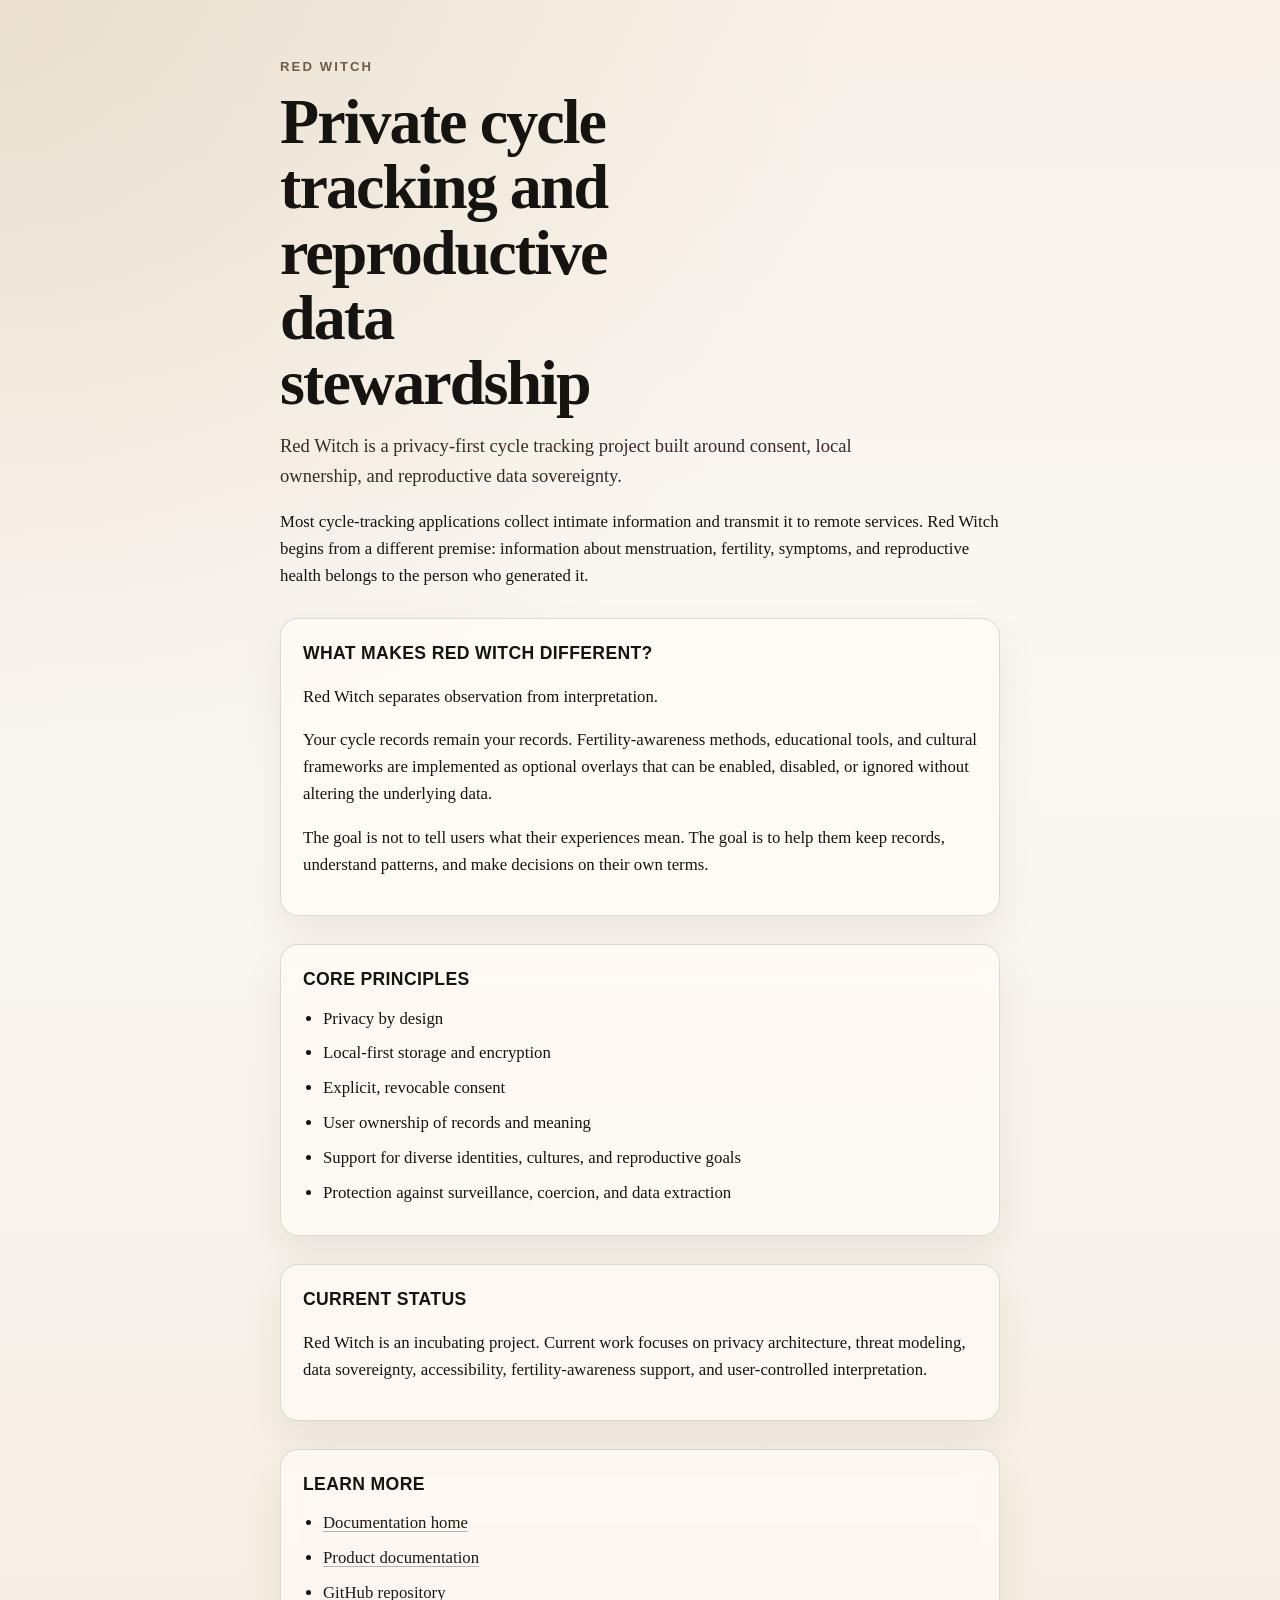
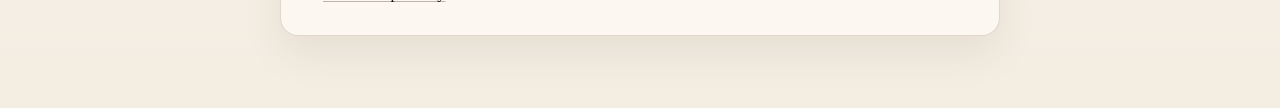
==== site/index.html @ 9f683ce4 "Refine Red Witch site and notes" ====
<!doctype html>

<html lang="en">
<head>
  <meta charset="UTF-8">
  <meta name="viewport" content="width=device-width, initial-scale=1.0">
  <title>Red Witch</title>
  <meta
    name="description"
    content="Privacy-first cycle tracking, reproductive recordkeeping, and data sovereignty."
  >
  <link rel="canonical" href="https://redwitch.ca/">
  <link rel="stylesheet" href="styles.css">
</head>
<body>

  <main class="page">
    <p class="eyebrow">Red Witch</p>

    <h1>Private cycle tracking and reproductive data stewardship</h1>

    <p class="lede">
      Red Witch is a privacy-first cycle tracking project built around
      consent, local ownership, and reproductive data sovereignty.
    </p>

    <p>
      Most cycle-tracking applications collect intimate information and
      transmit it to remote services. Red Witch begins from a different
      premise: information about menstruation, fertility, symptoms, and
      reproductive health belongs to the person who generated it.
    </p>

    <div class="panel">
      <h2>What makes Red Witch different?</h2>

      <p>
        Red Witch separates observation from interpretation.
      </p>

      <p>
        Your cycle records remain your records. Fertility-awareness methods,
        educational tools, and cultural frameworks are implemented as optional
        overlays that can be enabled, disabled, or ignored without altering
        the underlying data.
      </p>

      <p>
        The goal is not to tell users what their experiences mean. The goal
        is to help them keep records, understand patterns, and make decisions
        on their own terms.
      </p>
    </div>

    <div class="panel">
      <h2>Core Principles</h2>

      <ul class="links">
        <li>Privacy by design</li>
        <li>Local-first storage and encryption</li>
        <li>Explicit, revocable consent</li>
        <li>User ownership of records and meaning</li>
        <li>Support for diverse identities, cultures, and reproductive goals</li>
        <li>Protection against surveillance, coercion, and data extraction</li>
      </ul>
    </div>

    <div class="panel">
      <h2>Current Status</h2>

      <p>
        Red Witch is an incubating project. Current work focuses on privacy
        architecture, threat modeling, data sovereignty, accessibility,
        fertility-awareness support, and user-controlled interpretation.
      </p>
    </div>

    <div class="panel">
      <h2>Learn More</h2>

      <ul class="links">
        <li><a href="/docs/">Documentation home</a></li>
        <li><a href="/docs/product/">Product documentation</a></li>
        <li><a href="https://github.com/Floating-Eye-Software/redwitch">GitHub repository</a></li>
      </ul>
    </div>

  </main>
</body>
</html>
---- site/styles.css ----
body {
  margin: 0;
  color: #161411;
  font-family: "Iowan Old Style", "Palatino Linotype", Palatino, Georgia, serif;
  line-height: 1.6;
  background:
    radial-gradient(circle at top left, rgba(199, 176, 144, 0.28), transparent 40%),
    linear-gradient(180deg, #f7f1e8 0%, #fbf8f3 44%, #f4ede2 100%);
}

.page {
  max-width: 720px;
  margin: 0 auto;
  padding: 56px 24px 72px;
}

.page > * {
  margin-top: 0;
}

.eyebrow {
  margin-bottom: 12px;
  color: #6f5c46;
  font-family: "Avenir Next", "Segoe UI", sans-serif;
  font-size: 0.82rem;
  font-weight: 700;
  letter-spacing: 0.16em;
  text-transform: uppercase;
}

h1 {
  max-width: 12ch;
  margin-bottom: 16px;
  font-size: clamp(2.6rem, 5vw, 4.2rem);
  line-height: 1.02;
  letter-spacing: -0.03em;
}

h2 {
  margin: 0 0 12px;
  font-size: 1.1rem;
  font-family: "Avenir Next", "Segoe UI", sans-serif;
  letter-spacing: 0.02em;
  text-transform: uppercase;
}

p,
li {
  font-size: 1.05rem;
}

ul {
  margin: 0;
  padding-left: 20px;
}

a {
  color: #24190f;
  text-decoration-color: rgba(36, 25, 15, 0.3);
  text-underline-offset: 0.18em;
}

a:hover {
  color: #6a4a25;
}

.lede {
  max-width: 38rem;
  font-size: 1.16rem;
  color: #3a2c22;
}

.panel {
  margin-top: 28px;
  padding: 20px 22px;
  border: 1px solid rgba(97, 74, 50, 0.18);
  border-radius: 18px;
  background: rgba(255, 251, 245, 0.72);
  box-shadow: 0 18px 40px rgba(70, 48, 26, 0.08);
  backdrop-filter: blur(8px);
}

.links {
  padding-left: 20px;
}

.links li {
  margin: 8px 0;
}

.muted {
  margin-top: 22px;
  color: #5e4f42;
  font-size: 0.98rem;
}
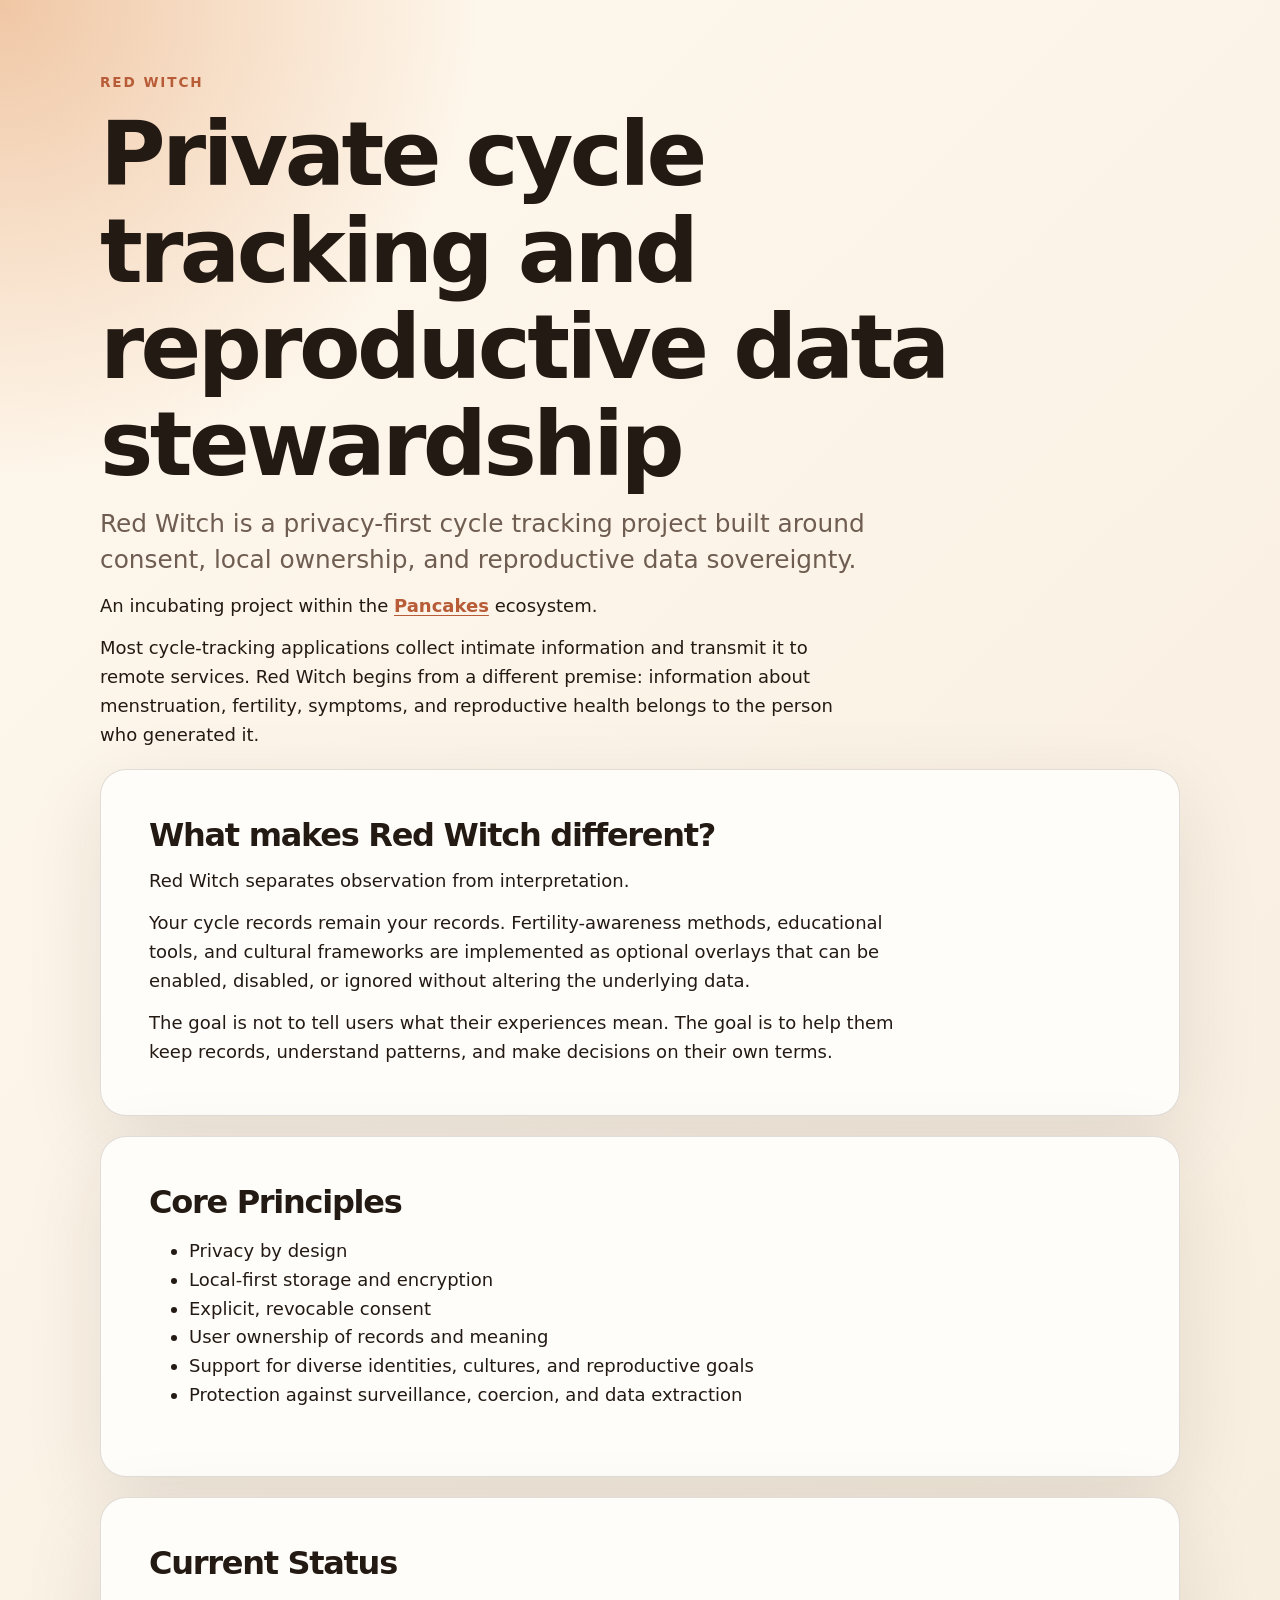
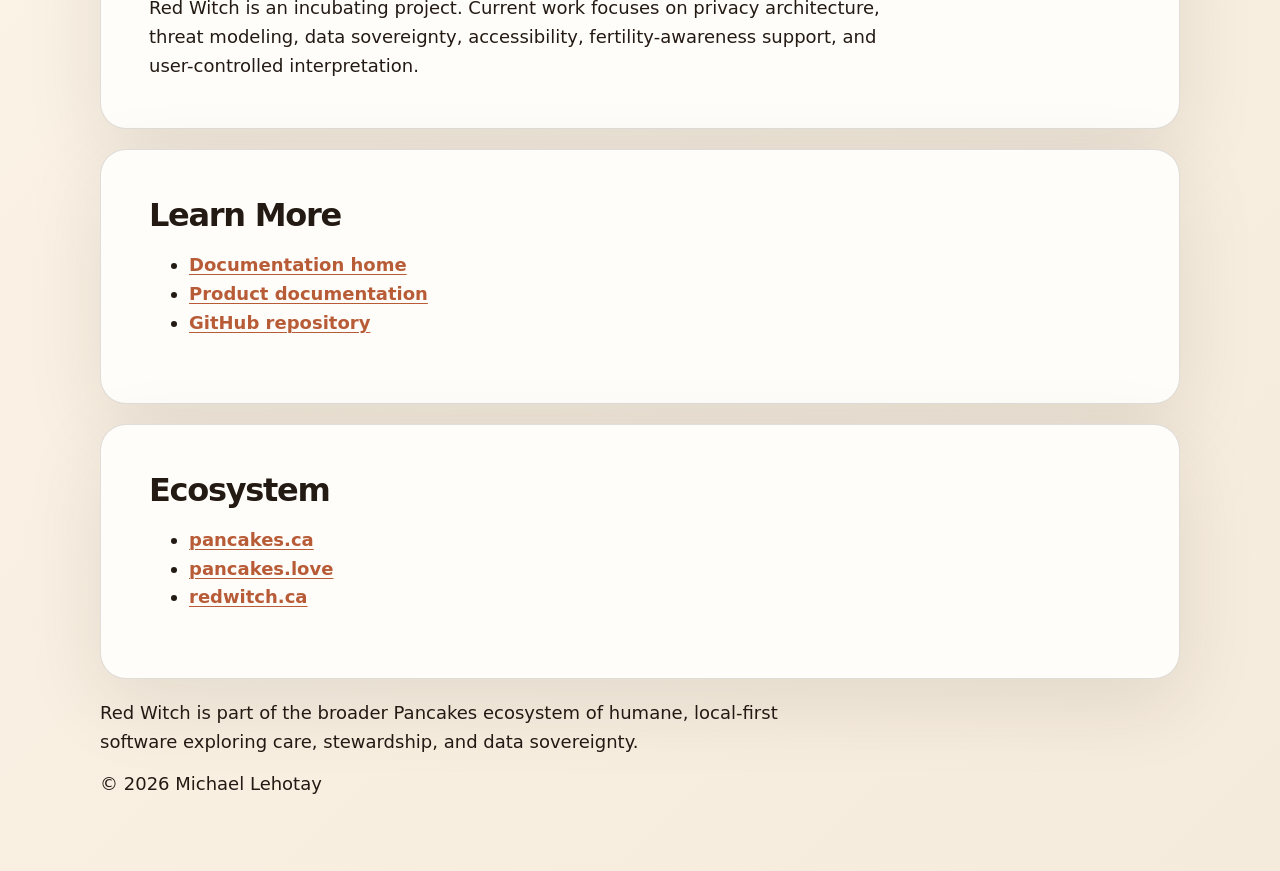
==== commit 6b4f5691: "update webpage" ====
--- a/site/index.html
+++ b/site/index.html
@@ -1,37 +1,42 @@
 <!doctype html>
-
 <html lang="en">
 <head>
-  <meta charset="UTF-8">
-  <meta name="viewport" content="width=device-width, initial-scale=1.0">
+  <meta charset="utf-8">
+  <meta name="viewport" content="width=device-width, initial-scale=1">
   <title>Red Witch</title>
   <meta
     name="description"
     content="Privacy-first cycle tracking, reproductive recordkeeping, and data sovereignty."
   >
-  <link rel="canonical" href="https://redwitch.ca/">
+  <link rel="canonical" href="https://www.redwitch.ca/">
   <link rel="stylesheet" href="styles.css">
 </head>
 <body>
+  <main class="page">
+    <header>
+      <p class="eyebrow">Red Witch</p>
+      <h1>Private cycle tracking and reproductive data stewardship</h1>
+      <p class="lede">
+        Red Witch is a privacy-first cycle tracking project built around
+        consent, local ownership, and reproductive data sovereignty.
+      </p>
+      <p class="small">
+        An incubating project within the
+        <a href="https://pancakes.ca/">Pancakes</a>
+        ecosystem.
+      </p>
+    </header>
 
-  <main class="page">
-    <p class="eyebrow">Red Witch</p>
+    <section>
+      <p>
+        Most cycle-tracking applications collect intimate information and
+        transmit it to remote services. Red Witch begins from a different
+        premise: information about menstruation, fertility, symptoms, and
+        reproductive health belongs to the person who generated it.
+      </p>
+    </section>
 
-    <h1>Private cycle tracking and reproductive data stewardship</h1>
-
-    <p class="lede">
-      Red Witch is a privacy-first cycle tracking project built around
-      consent, local ownership, and reproductive data sovereignty.
-    </p>
-
-    <p>
-      Most cycle-tracking applications collect intimate information and
-      transmit it to remote services. Red Witch begins from a different
-      premise: information about menstruation, fertility, symptoms, and
-      reproductive health belongs to the person who generated it.
-    </p>
-
-    <div class="panel">
+    <section class="panel">
       <h2>What makes Red Witch different?</h2>
 
       <p>
@@ -50,9 +55,9 @@
         is to help them keep records, understand patterns, and make decisions
         on their own terms.
       </p>
-    </div>
+    </section>
 
-    <div class="panel">
+    <section class="panel">
       <h2>Core Principles</h2>
 
       <ul class="links">
@@ -63,9 +68,9 @@
         <li>Support for diverse identities, cultures, and reproductive goals</li>
         <li>Protection against surveillance, coercion, and data extraction</li>
       </ul>
-    </div>
+    </section>
 
-    <div class="panel">
+    <section class="panel">
       <h2>Current Status</h2>
 
       <p>
@@ -73,18 +78,38 @@
         architecture, threat modeling, data sovereignty, accessibility,
         fertility-awareness support, and user-controlled interpretation.
       </p>
-    </div>
+    </section>
 
-    <div class="panel">
+    <section class="panel">
       <h2>Learn More</h2>
 
       <ul class="links">
-        <li><a href="/docs/">Documentation home</a></li>
-        <li><a href="/docs/product/">Product documentation</a></li>
+        <li><a href="https://docs.redwitch.ca/">Documentation home</a></li>
+        <li><a href="https://docs.redwitch.ca/product/">Product documentation</a></li>
         <li><a href="https://github.com/Floating-Eye-Software/redwitch">GitHub repository</a></li>
       </ul>
-    </div>
+    </section>
 
+    <section class="panel">
+      <h2>Ecosystem</h2>
+
+      <ul class="links">
+        <li><a href="https://pancakes.ca/">pancakes.ca</a></li>
+        <li><a href="https://pancakes.love/">pancakes.love</a></li>
+        <li><a href="https://www.redwitch.ca/">redwitch.ca</a></li>
+      </ul>
+    </section>
+
+    <footer>
+      <p>
+        Red Witch is part of the broader Pancakes ecosystem of humane,
+        local-first software exploring care, stewardship, and data sovereignty.
+      </p>
+
+      <p class="small">
+        © 2026 Michael Lehotay
+      </p>
+    </footer>
   </main>
 </body>
 </html>
--- a/site/styles.css
+++ b/site/styles.css
@@ -1,95 +1,164 @@
+:root {
+  --bg: #fff8ed;
+  --panel: #fffdf8;
+  --panel-muted: #f5ebdc;
+  --text: #241a14;
+  --muted: #6e5d50;
+  --accent: #b85c38;
+  --accent-soft: #f0c7a5;
+  --border: rgba(36, 26, 20, 0.14);
+  --shadow: 0 24px 80px rgba(36, 26, 20, 0.10);
+  --radius: 26px;
+}
+
+.site-pancakes-love {
+  --bg: #fff1f5;
+  --panel: #fffaff;
+  --panel-muted: #f7e3eb;
+  --text: #2a111a;
+  --muted: #755263;
+  --accent: #a43d68;
+  --accent-soft: #f1b6cc;
+  --border: rgba(42, 17, 26, 0.14);
+  --shadow: 0 24px 80px rgba(42, 17, 26, 0.11);
+}
+
+* {
+  box-sizing: border-box;
+}
+
+html {
+  min-height: 100%;
+}
+
 body {
+  min-height: 100%;
   margin: 0;
-  color: #161411;
-  font-family: "Iowan Old Style", "Palatino Linotype", Palatino, Georgia, serif;
+  background:
+    radial-gradient(circle at top left, var(--accent-soft), transparent 30rem),
+    linear-gradient(135deg, var(--bg), var(--panel-muted));
+  color: var(--text);
+  font-family: ui-sans-serif, system-ui, -apple-system, BlinkMacSystemFont, "Segoe UI", sans-serif;
+  font-size: 18px;
   line-height: 1.6;
-  background:
-    radial-gradient(circle at top left, rgba(199, 176, 144, 0.28), transparent 40%),
-    linear-gradient(180deg, #f7f1e8 0%, #fbf8f3 44%, #f4ede2 100%);
 }
 
 .page {
-  max-width: 720px;
+  width: min(1080px, calc(100% - 32px));
   margin: 0 auto;
-  padding: 56px 24px 72px;
+  padding: 8vh 0;
 }
 
-.page > * {
-  margin-top: 0;
+.panel,
+.card {
+  background: color-mix(in srgb, var(--panel) 92%, white 8%);
+  border: 1px solid var(--border);
+  border-radius: var(--radius);
+  box-shadow: var(--shadow);
+}
+
+.panel {
+  padding: clamp(1.5rem, 4vw, 3rem);
+  margin: 1.25rem 0;
+}
+
+.panel-hero {
+  padding-top: clamp(2.5rem, 8vw, 5rem);
+  padding-bottom: clamp(2.5rem, 8vw, 5rem);
+}
+
+.panel-muted {
+  background: color-mix(in srgb, var(--panel-muted) 82%, white 18%);
 }
 
 .eyebrow {
-  margin-bottom: 12px;
-  color: #6f5c46;
-  font-family: "Avenir Next", "Segoe UI", sans-serif;
-  font-size: 0.82rem;
-  font-weight: 700;
-  letter-spacing: 0.16em;
+  margin: 0 0 0.75rem;
+  color: var(--accent);
+  font-size: 0.85rem;
+  font-weight: 800;
+  letter-spacing: 0.14em;
   text-transform: uppercase;
 }
 
+h1,
+h2 {
+  line-height: 1.08;
+  letter-spacing: -0.04em;
+}
+
 h1 {
-  max-width: 12ch;
-  margin-bottom: 16px;
-  font-size: clamp(2.6rem, 5vw, 4.2rem);
-  line-height: 1.02;
-  letter-spacing: -0.03em;
+  max-width: 920px;
+  margin: 0;
+  font-size: clamp(2.4rem, 8vw, 5.6rem);
 }
 
 h2 {
-  margin: 0 0 12px;
-  font-size: 1.1rem;
-  font-family: "Avenir Next", "Segoe UI", sans-serif;
-  letter-spacing: 0.02em;
-  text-transform: uppercase;
+  margin: 0 0 0.85rem;
+  font-size: clamp(1.35rem, 3vw, 2rem);
 }
 
-p,
-li {
-  font-size: 1.05rem;
+p {
+  max-width: 760px;
+  margin: 0.85rem 0 0;
 }
 
-ul {
-  margin: 0;
-  padding-left: 20px;
+.lede {
+  max-width: 820px;
+  color: var(--muted);
+  font-size: clamp(1.2rem, 2.4vw, 1.55rem);
+  line-height: 1.45;
+}
+
+.grid {
+  display: grid;
+  grid-template-columns: repeat(2, minmax(0, 1fr));
+  gap: 1.25rem;
+  margin: 1.25rem 0;
+}
+
+.card {
+  padding: clamp(1.25rem, 3vw, 2rem);
+}
+
+.card p {
+  color: var(--muted);
+}
+
+.principles {
+  display: grid;
+  grid-template-columns: repeat(2, minmax(0, 1fr));
+  gap: 0.5rem 1.5rem;
+  margin: 1rem 0 0;
+  padding-left: 1.25rem;
+}
+
+.principles li::marker {
+  color: var(--accent);
 }
 
 a {
-  color: #24190f;
-  text-decoration-color: rgba(36, 25, 15, 0.3);
-  text-underline-offset: 0.18em;
+  color: var(--accent);
+  font-weight: 700;
+  text-decoration-thickness: 0.08em;
+  text-underline-offset: 0.16em;
 }
 
 a:hover {
-  color: #6a4a25;
+  text-decoration-thickness: 0.14em;
 }
 
-.lede {
-  max-width: 38rem;
-  font-size: 1.16rem;
-  color: #3a2c22;
+@media (max-width: 760px) {
+  body {
+    font-size: 16px;
+  }
+
+  .page {
+    width: min(100% - 24px, 1080px);
+    padding: 3vh 0;
+  }
+
+  .grid,
+  .principles {
+    grid-template-columns: 1fr;
+  }
 }
-
-.panel {
-  margin-top: 28px;
-  padding: 20px 22px;
-  border: 1px solid rgba(97, 74, 50, 0.18);
-  border-radius: 18px;
-  background: rgba(255, 251, 245, 0.72);
-  box-shadow: 0 18px 40px rgba(70, 48, 26, 0.08);
-  backdrop-filter: blur(8px);
-}
-
-.links {
-  padding-left: 20px;
-}
-
-.links li {
-  margin: 8px 0;
-}
-
-.muted {
-  margin-top: 22px;
-  color: #5e4f42;
-  font-size: 0.98rem;
-}
